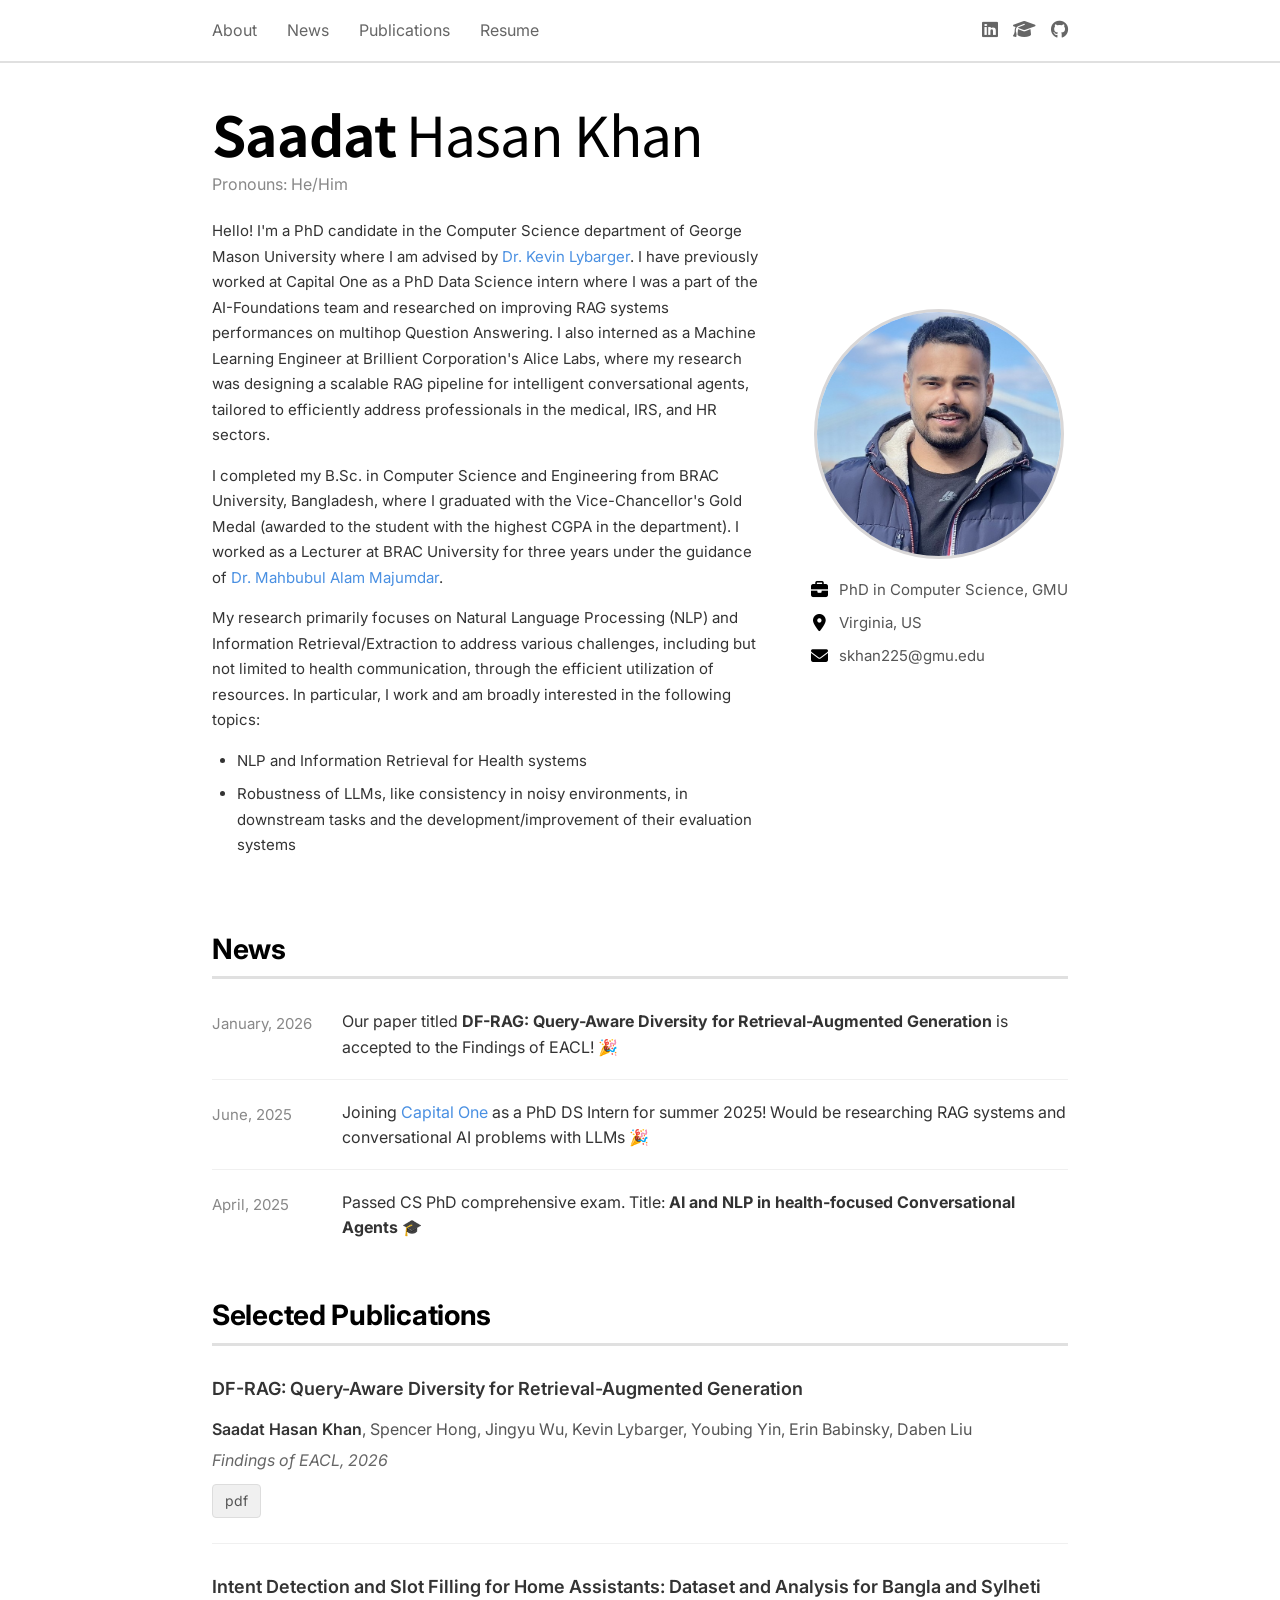
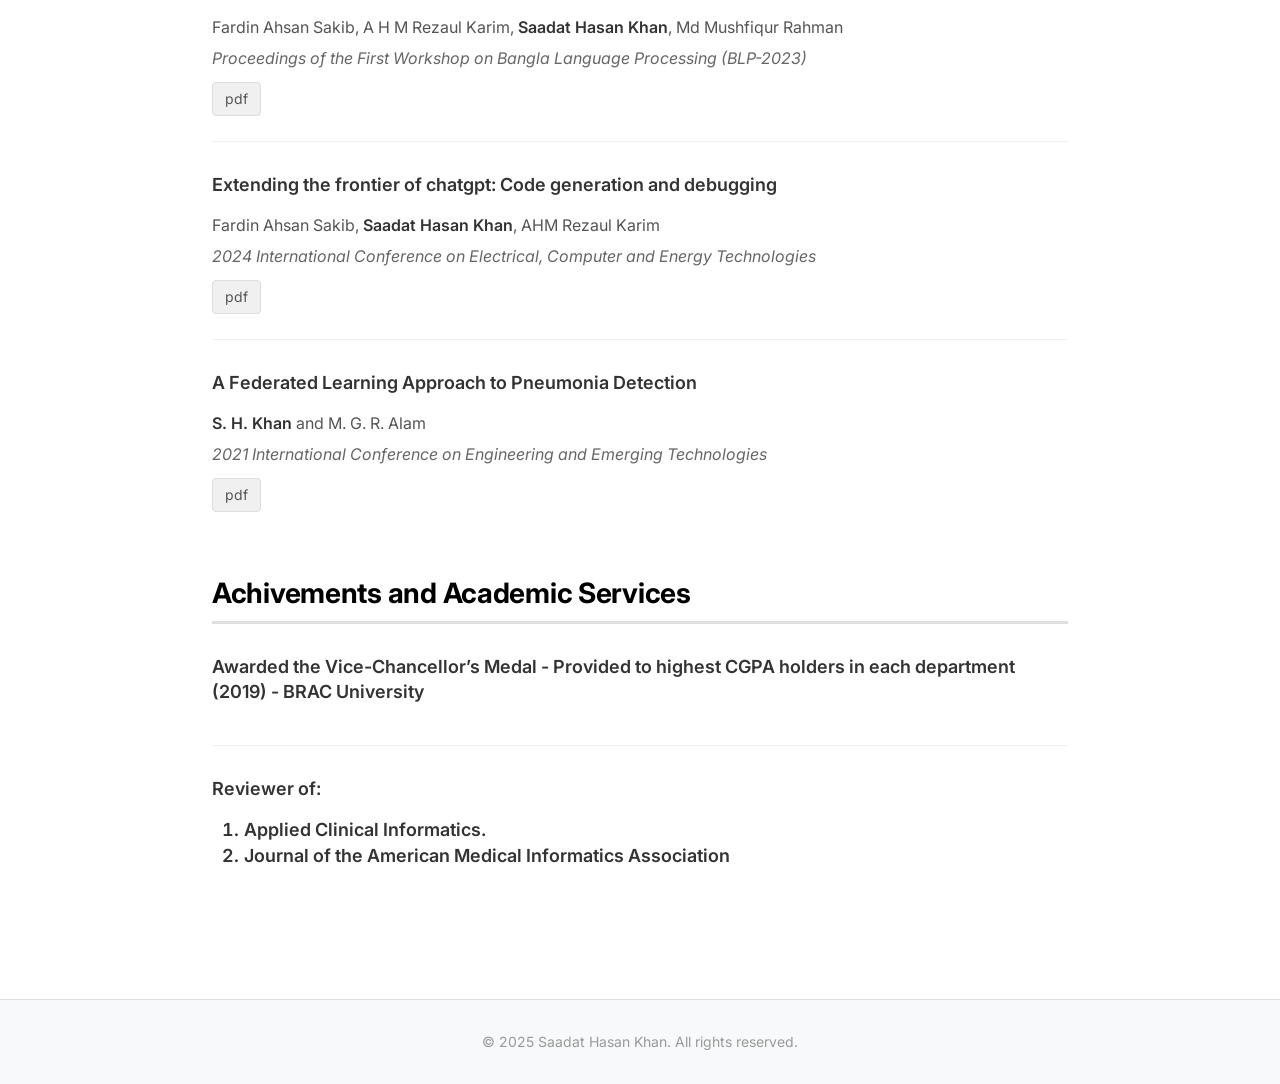
==== index.html @ b0d337db "Rename home.html to index.html for GitHub Pages" ====
<!DOCTYPE html>
<html lang="en">
<head>
    <meta charset="UTF-8">
    <meta name="viewport" content="width=device-width, initial-scale=1">
    <title>Saadat H. Khan</title>
    <link rel="stylesheet" href="https://cdn.jsdelivr.net/npm/bootstrap@5.3.0/dist/css/bootstrap.min.css">
    <link rel="stylesheet" href="homestyle.css">
    <link rel="preconnect" href="https://fonts.googleapis.com">
    <link href="https://fonts.googleapis.com/css2?family=Inter:wght@400;500;600;700;800&display=swap" rel="stylesheet">
    <link href="https://fonts.googleapis.com/css2?family=Noto+Sans+JP:wght@400;500;600;700;800&display=swap" rel="stylesheet">
    <link rel="stylesheet" href="https://cdnjs.cloudflare.com/ajax/libs/font-awesome/6.4.0/css/all.min.css">
</head>
<body>
    <!-- Navigation -->
    <nav class="main-nav">
        <div class="container">
            <div class="nav-content">
                <ul class="nav-links">
                    <li><a href="#about">About</a></li>
                    <li><a href="#news">News</a></li>
                    <li><a href="#publications">Publications</a></li>
                    <li><a href="resume.pdf" target="_blank">Resume</a></li>
                </ul>
                <div class="social-icons">
                    <a href="https://www.linkedin.com/in/saadatkhan97/" target="_blank" title="LinkedIn"><i class="fab fa-linkedin"></i></a>
                    <a href="https://scholar.google.com/citations?user=rJOY1YoAAAAJ&hl=en" title="Google Scholar"><i class="fas fa-graduation-cap"></i></a>
                    <a href="https://github.com/SaadatKhan" target="_blank" title="GitHub"><i class="fab fa-github"></i></a>
                </div>
            </div>
        </div>
    </nav>

    <!-- Main Content -->
    <div class="container main-container">
        <!-- Header Section with Photo -->
        <div class="header-section">
            <div class="header-content">
                <h1 class="name">
                    <span id="typewriter-name">
                        <span class="first-name" id="typewriter-first">Saadat</span>
                        <span class="rest-name" id="typewriter-rest"> Hasan Khan</span>
                    </span>
                </h1>
                <p class="pronouns">Pronouns: He/Him</p>
                
                <div class="intro-text">
                    <p>Hello! I'm a PhD candidate in the Computer Science department of George Mason University where I am advised by <a href="https://www.lybargerlanguagelab.org/" target="_blank" rel="noopener">Dr. Kevin Lybarger</a>. I have previously worked at Capital One as a PhD Data Science intern where I was a part of the AI-Foundations team and researched on improving RAG systems performances on multihop Question Answering. 
                        I also interned as a Machine Learning Engineer at Brillient Corporation's Alice Labs, where my research was designing a scalable RAG pipeline for intelligent conversational agents, tailored to efficiently address professionals in the medical, IRS, and HR sectors.</p> 
                        <p>I completed my B.Sc. in Computer Science and Engineering from BRAC University, Bangladesh, where I graduated with the Vice-Chancellor's Gold Medal (awarded to the student with the highest CGPA in the department). I worked as a Lecturer at BRAC University for three years under the guidance of <a href="https://www.bracu.ac.bd/about/people/mahbubul-alam-majumdar-phd" target="_blank" rel="noopener">Dr. Mahbubul Alam Majumdar</a>.</p>
                     <p>My research primarily focuses on Natural Language Processing (NLP) and Information Retrieval/Extraction to address various challenges, including but not limited to health communication, through the efficient utilization of resources. In particular, I work and am broadly interested in the following topics:</p>  
                    
                    <ul class="research-interests">
                        <li>NLP and Information Retrieval for Health systems</li>
                        <li>Robustness of LLMs, like consistency in noisy environments, in downstream tasks and the development/improvement of their evaluation systems</li>
                    </ul>
                </div>
            </div>
            <div class="header-photo">
                <img src="headshot.jpeg" alt="Saadat Hasan Khan">
                <div class="photo-info">
                    <div class="info-item">
                        <i class="fas fa-briefcase"></i>
                        <span>PhD in Computer Science, GMU</span>
                    </div>
                    <div class="info-item">
                        <i class="fas fa-map-marker-alt"></i>
                        <span>Virginia, US</span>
                    </div>
                    <div class="info-item">
                        <i class="fas fa-envelope"></i>
                        <span>skhan225@gmu.edu</span>
                    </div>
                </div>
            </div>
        </div>

        <!-- News Section -->
        <section id="news" class="content-section">
            <h2>News</h2>
            
            <div class="news-list">

                <div class="news-item-row">
                    <div class="news-date">January, 2026</div>
                    <div class="news-content">
                        Our paper titled <strong>DF-RAG: Query-Aware Diversity for Retrieval-Augmented Generation</strong>  is accepted to the Findings of EACL! 🎉
                    </div>
                </div>
                <div class="news-item-row">
                    <div class="news-date">June, 2025</div>
                    <div class="news-content">
                        Joining <a href="https://www.capitalone.com/">Capital One</a> as a PhD DS Intern for summer 2025! Would be researching RAG systems and conversational AI problems with LLMs 🎉
                    </div>
                </div>
                
                <div class="news-item-row">
                    <div class="news-date">April, 2025</div>
                    <div class="news-content">
                        Passed CS PhD comprehensive exam. Title: <strong>AI and NLP in health-focused Conversational Agents</strong> 🎓
                    </div>
                </div>
            </div>
        </section>

        <!-- Selected Publications -->
        <section id="publications" class="content-section">
            <h2>Selected Publications</h2>

            <div class="publication">
                <div class="pub-title">
                    <p>DF-RAG: Query-Aware Diversity for Retrieval-Augmented Generation</p>
                </div>
                <div class="pub-authors">
                    <strong>Saadat Hasan Khan</strong>, Spencer Hong, Jingyu Wu, Kevin Lybarger, Youbing Yin, Erin Babinsky, Daben Liu
                </div>
                <div class="pub-venue">
                    Findings of EACL, 2026 
                </div>
                
                <div class="pub-links">
                    <a href="https://arxiv.org/pdf/2601.17212" target="_blank" rel="noopener" class="pub-link-btn">pdf</a>
                </div>
            </div>

            
            <div class="publication">
                <div class="pub-title">
                    <p>Intent Detection and Slot Filling for Home Assistants: Dataset and Analysis for Bangla and Sylheti</p>
                </div>
                <div class="pub-authors">
                    Fardin Ahsan Sakib, A H M Rezaul Karim, <strong>Saadat Hasan Khan</strong>, Md Mushfiqur Rahman
                </div>
                <div class="pub-venue">
                    Proceedings of the First Workshop on Bangla Language Processing (BLP-2023)
                </div>
                
                <div class="pub-links">
                    <a href="https://aclanthology.org/2023.banglalp-1.6.pdf" target="_blank" rel="noopener" class="pub-link-btn">pdf</a>
                </div>
            </div>

            <div class="publication">
                <div class="pub-title">
                    <p>Extending the frontier of chatgpt: Code generation and debugging</p>
                </div>
                <div class="pub-authors">
                    Fardin Ahsan Sakib, <strong>Saadat Hasan Khan</strong>, AHM Rezaul Karim
                </div>
                <div class="pub-venue">
                    2024 International Conference on Electrical, Computer and Energy Technologies
                </div>
                
                <div class="pub-links">
                    <a href="https://arxiv.org/pdf/2307.08260" target="_blank" rel="noopener" class="pub-link-btn">pdf</a>
                </div>
            </div>

            <div class="publication">
                <div class="pub-title">
                    <p>A Federated Learning Approach to Pneumonia Detection</p>
                </div>
                <div class="pub-authors">
                    <strong>S. H. Khan</strong> and M. G. R. Alam
                </div>
                <div class="pub-venue">
                    2021 International Conference on Engineering and Emerging Technologies
                </div>
                <div class="pub-links">
                    <a href="https://ieeexplore.ieee.org/abstract/document/9659591" target="_blank" rel="noopener" class="pub-link-btn">pdf</a>
                </div>
            </div>
        </section>


        <section id="publications" class="content-section">
            <h2>Achivements and Academic Services</h2>

            <div class="publication">
                <div class="pub-title">
                    <p>Awarded the Vice-Chancellor’s Medal - Provided to highest CGPA holders in each department (2019) - BRAC University </p>
                                
                </div>
            </div>

            <div class="publication">
                <div class="pub-title">
                    <p>Reviewer of: </p>
                                <ol>
                                    <li>Applied Clinical Informatics.</li>
                                    <li>Journal of the American Medical Informatics Association</li>
                                </ol>
                </div>
            </div>
            
        </section>
    </div>

    <!-- Footer -->
    <footer class="site-footer">
        <div class="container">
            <p>&copy; 2025 Saadat Hasan Khan. All rights reserved.</p>
        </div>
    </footer>

    <script src="https://cdn.jsdelivr.net/npm/bootstrap@5.3.0/dist/js/bootstrap.bundle.min.js"></script>
    <script>
        (function () {
            const firstEl = document.getElementById("typewriter-first");
            const restEl = document.getElementById("typewriter-rest");
            if (!firstEl || !restEl) return;

            const firstText = "Saadat";
            const restText = " Hasan Khan";
            const typeSpeed = 90;
            let index = 0;
            const fullText = firstText + restText;

            firstEl.textContent = "";
            restEl.textContent = "";

            function tick() {
                index += 1;
                const current = fullText.slice(0, index);
                if (current.length <= firstText.length) {
                    firstEl.textContent = current;
                    restEl.textContent = "";
                } else {
                    firstEl.textContent = firstText;
                    restEl.textContent = current.slice(firstText.length);
                }

                if (index < fullText.length) {
                    setTimeout(tick, typeSpeed);
                }
            }

            tick();
        })();
    </script>
</body>
</html>
---- homestyle.css ----
/* Reset and Base Styles */
* {
    margin: 0;
    padding: 0;
    box-sizing: border-box;
}

body {
    font-family: 'Inter', -apple-system, BlinkMacSystemFont, 'Segoe UI', 'Roboto', 'Helvetica Neue', Arial, sans-serif;
    font-size: 17px;
    line-height: 1.7;
    color: #333;
    background-color: #fff;
}

a {
    color: #4A90E2;
    text-decoration: none;
    transition: color 0.2s ease;
}

a:hover {
    color: #2E5C8A;
    text-decoration: underline;
}

/* Navigation */
.main-nav {
    background-color: #fff;
    padding: 15px 0;
    border-bottom: 2px solid #e0e0e0;
    position: sticky;
    top: 0;
    z-index: 100;
}

.nav-content {
    display: flex;
    justify-content: space-between;
    align-items: center;
    flex-wrap: nowrap;
}

.nav-links {
    list-style: none;
    display: flex;
    gap: 30px;
    margin: 0;
    padding: 0;
    flex-wrap: nowrap;
}

.nav-links a {
    color: #666;
    font-size: 16px;
    font-weight: 400;
    transition: color 0.2s ease;
    white-space: nowrap;
}

.nav-links a:hover {
    color: #4A90E2;
    text-decoration: none;
}

.social-icons {
    display: flex;
    gap: 15px;
    align-items: center;
    flex-wrap: nowrap;
}

.social-icons a {
    color: #666;
    font-size: 18px;
    transition: color 0.2s ease;
}

.social-icons a:hover {
    color: #4A90E2;
    text-decoration: none;
}

/* Container */
.container {
    width: 70%;
    max-width: 1400px;
    margin: 0 auto;
    padding: 0 20px;
}

.main-container {
    padding: 40px 20px;
}

/* Header Section */
.header-section {
    display: flex;
    gap: 40px;
    margin-bottom: 60px;
    align-items: center;
}

.header-content {
    flex: 1;
}

.header-photo {
    flex-shrink: 0;
    display: flex;
    flex-direction: column;
    align-items: center;
}

.header-photo img {
    width: 250px;
    height: 250px;
    border-radius: 50%;
    object-fit: cover;
    border: 3px solid #d9d7d7;
}

.photo-info {
    margin-top: 20px;
    display: flex;
    flex-direction: column;
    gap: 12px;
}

.info-item {
    display: flex;
    align-items: center;
    gap: 10px;
    font-size: 15px;
    color: #555;
}

.info-item i {
    color: #4A90E2;
    font-size: 17px;
    width: 19px;
    text-align: center;
}

.info-item .fa-briefcase,
.info-item .fa-map-marker-alt,
.info-item .fa-envelope {
    color: #000;
}

.info-item span {
    line-height: 1.4;
}

.name {
    font-family: "Noto Sans JP", "Inter", -apple-system, BlinkMacSystemFont, "Segoe UI", "Roboto", "Helvetica Neue", Arial, sans-serif;
    font-size: 55px;
    font-weight: 500;
    margin-bottom: 8px;
    color: #000;
    letter-spacing: -0.02em;
    line-height: 1.1;
}

.name .first-name {
    font-weight: 700;
}

.name .rest-name {
    font-weight: 400;
}

.pronouns {
    font-size: 16px;
    color: #888;
    margin-bottom: 20px;
    font-style: normal;
    font-weight: 400;
}

.subtitle {
    font-size: 18px;
    color: #666;
    margin-bottom: 25px;
}

.intro-text {
    font-size: 15px;
    line-height: 1.7;
}

.intro-text p {
    margin-bottom: 15px;
}

.research-interests {
    list-style-type: disc;
    padding-left: 25px;
    margin: 15px 0;
}

.research-interests li {
    margin-bottom: 8px;
    color: #333;
}

/* Content Sections */
.content-section {
    margin-bottom: 40px;
}

.content-section:last-of-type {
    margin-bottom: 20px;
}

.content-section h2 {
    font-size: 28px;
    font-weight: 700;
    margin-bottom: 30px;
    color: #000;
    border-bottom: 3px solid #e0e0e0;
    padding-bottom: 10px;
    letter-spacing: -0.01em;
}

/* News Section */
.news-list {
    display: flex;
    flex-direction: column;
    gap: 20px;
}

.news-item-row {
    display: flex;
    gap: 20px;
    padding-bottom: 18px;
    border-bottom: 1px solid #f0f0f0;
}

.news-item-row:last-child {
    border-bottom: none;
}

.news-date {
    font-size: 15px;
    color: #888;
    font-weight: 400;
    min-width: 110px;
    flex-shrink: 0;
    padding-top: 2px;
}

.news-content {
    flex: 1;
    font-size: 16px;
    line-height: 1.6;
}

/* Publications */
.publication {
    margin-bottom: 30px;
    padding-bottom: 25px;
    border-bottom: 1px solid #f0f0f0;
}

.publication:last-child {
    border-bottom: none;
}

.pub-title {
    font-size: 18px;
    font-weight: 600;
    margin-bottom: 8px;
    line-height: 1.4;
}

.pub-title a {
    color: #4A90E2;
}

.pub-authors {
    font-size: 16px;
    margin-bottom: 6px;
    color: #555;
    line-height: 1.5;
}

.pub-authors strong {
    font-weight: 600;
    color: #333;
}

.pub-venue {
    font-size: 16px;
    font-style: italic;
    color: #666;
    margin-bottom: 6px;
}

.pub-note {
    font-size: 15px;
    color: #777;
    margin-bottom: 10px;
}

.pub-links {
    display: flex;
    gap: 8px;
    flex-wrap: wrap;
    margin-top: 10px;
}

.pub-link-btn {
    display: inline-block;
    padding: 4px 12px;
    background-color: #f0f0f0;
    color: #555;
    font-size: 14px;
    border-radius: 4px;
    border: 1px solid #ddd;
    transition: all 0.2s ease;
}

.pub-link-btn:hover {
    background-color: #4A90E2;
    color: #fff;
    border-color: #4A90E2;
    text-decoration: none;
}

/* Timeline Items (Employment & Education) */
.timeline-item {
    display: flex;
    justify-content: space-between;
    gap: 20px;
    margin-bottom: 25px;
    padding-bottom: 20px;
    border-bottom: 1px solid #f0f0f0;
}

.timeline-item:last-child {
    border-bottom: none;
}

.timeline-content {
    flex: 1;
}

.timeline-title {
    font-size: 17px;
    font-weight: 400;
    margin-bottom: 4px;
    color: #333;
}

.timeline-company {
    font-size: 17px;
    margin-bottom: 6px;
}

.timeline-company strong {
    font-weight: 600;
    color: #333;
}

.timeline-desc {
    font-size: 16px;
    color: #666;
    margin-top: 6px;
}

.timeline-date {
    font-size: 15px;
    color: #888;
    min-width: 140px;
    text-align: right;
    flex-shrink: 0;
    padding-top: 2px;
}

/* Projects */
.project {
    margin-bottom: 35px;
    padding-bottom: 30px;
    border-bottom: 1px solid #f0f0f0;
}

.project:last-child {
    border-bottom: none;
}

.project-header {
    display: flex;
    gap: 20px;
    align-items: flex-start;
}

.project-icon {
    width: 80px;
    height: 80px;
    object-fit: contain;
    flex-shrink: 0;
    border-radius: 8px;
}

.project-info {
    flex: 1;
}

.project-info h3 {
    font-size: 20px;
    font-weight: 600;
    margin-bottom: 12px;
}

.project-info h3 a {
    color: #4A90E2;
}

.project-info p {
    font-size: 16px;
    line-height: 1.6;
    color: #555;
}

/* Footer */
.site-footer {
    background-color: #f8f9fa;
    padding: 30px 0;
    margin-top: 20px;
    border-top: 1px solid #e0e0e0;
    text-align: center;
}

.site-footer p {
    margin: 0;
    font-size: 14px;
    color: #999;
}

/* Responsive Design */
@media (max-width: 600px) {
    .nav-content {
        flex-direction: column;
        gap: 15px;
    }

    .nav-links {
        flex-wrap: wrap;
        justify-content: center;
        gap: 15px;
    }

    .social-icons {
        justify-content: center;
    }
}

@media (max-width: 768px) {
    .container {
        width: 100%;
    }

    .header-section {
        flex-direction: column-reverse;
        align-items: center;
        text-align: center;
    }

    .header-photo {
        margin-bottom: 20px;
        display: flex;
        flex-direction: column;
        align-items: center;
    }

    .header-photo img {
        width: 180px;
        height: 180px;
    }

    .photo-info {
        margin-top: 15px;
        align-items: center;
    }

    .name {
        font-size: 36px;
    }

    .intro-text {
        text-align: left;
    }

    .news-item-row {
        flex-direction: column;
        gap: 8px;
    }

    .news-date {
        min-width: auto;
        padding-top: 0;
    }

    .timeline-item {
        flex-direction: column;
        gap: 8px;
    }

    .timeline-date {
        text-align: left;
        min-width: auto;
        padding-top: 0;
    }

    .project-header {
        flex-direction: column;
        align-items: center;
    }

    .project-icon {
        width: 100px;
        height: 100px;
    }

    .social-icons {
        justify-content: center;
    }

    .content-section h2 {
        font-size: 24px;
    }
}

@media (max-width: 480px) {
    body {
        font-size: 16px;
    }

    .name {
        font-size: 32px;
    }

    .main-container {
        padding: 30px 15px;
    }

    .header-photo img {
        width: 150px;
        height: 150px;
    }

    .info-item {
        font-size: 14px;
    }

    .content-section h2 {
        font-size: 22px;
    }
}

/* Print Styles */
@media print {
    .social-bar,
    .main-nav,
    .site-footer {
        display: none;
    }

    body {
        font-size: 12pt;
    }

    .header-section {
        page-break-inside: avoid;
    }

    .publication,
    .project,
    .timeline-item {
        page-break-inside: avoid;
    }

    a {
        color: #000;
        text-decoration: underline;
    }
}
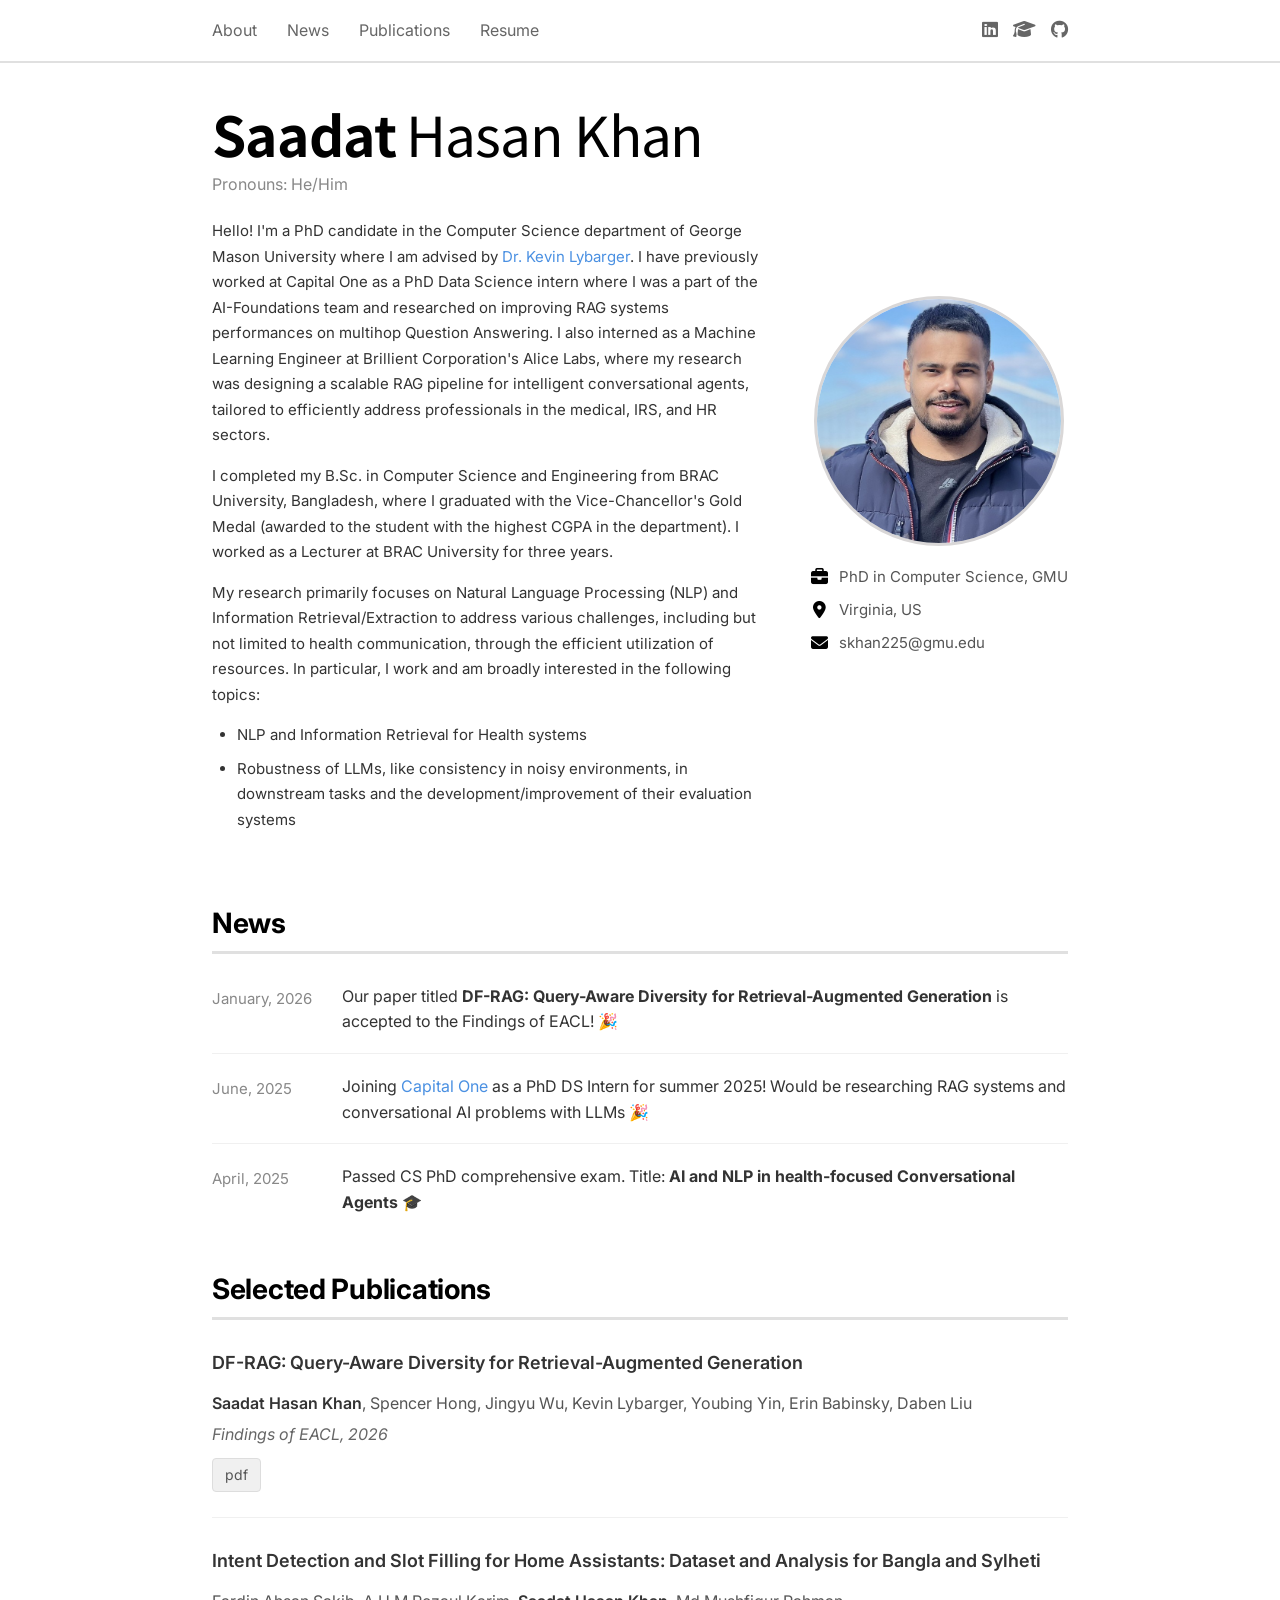
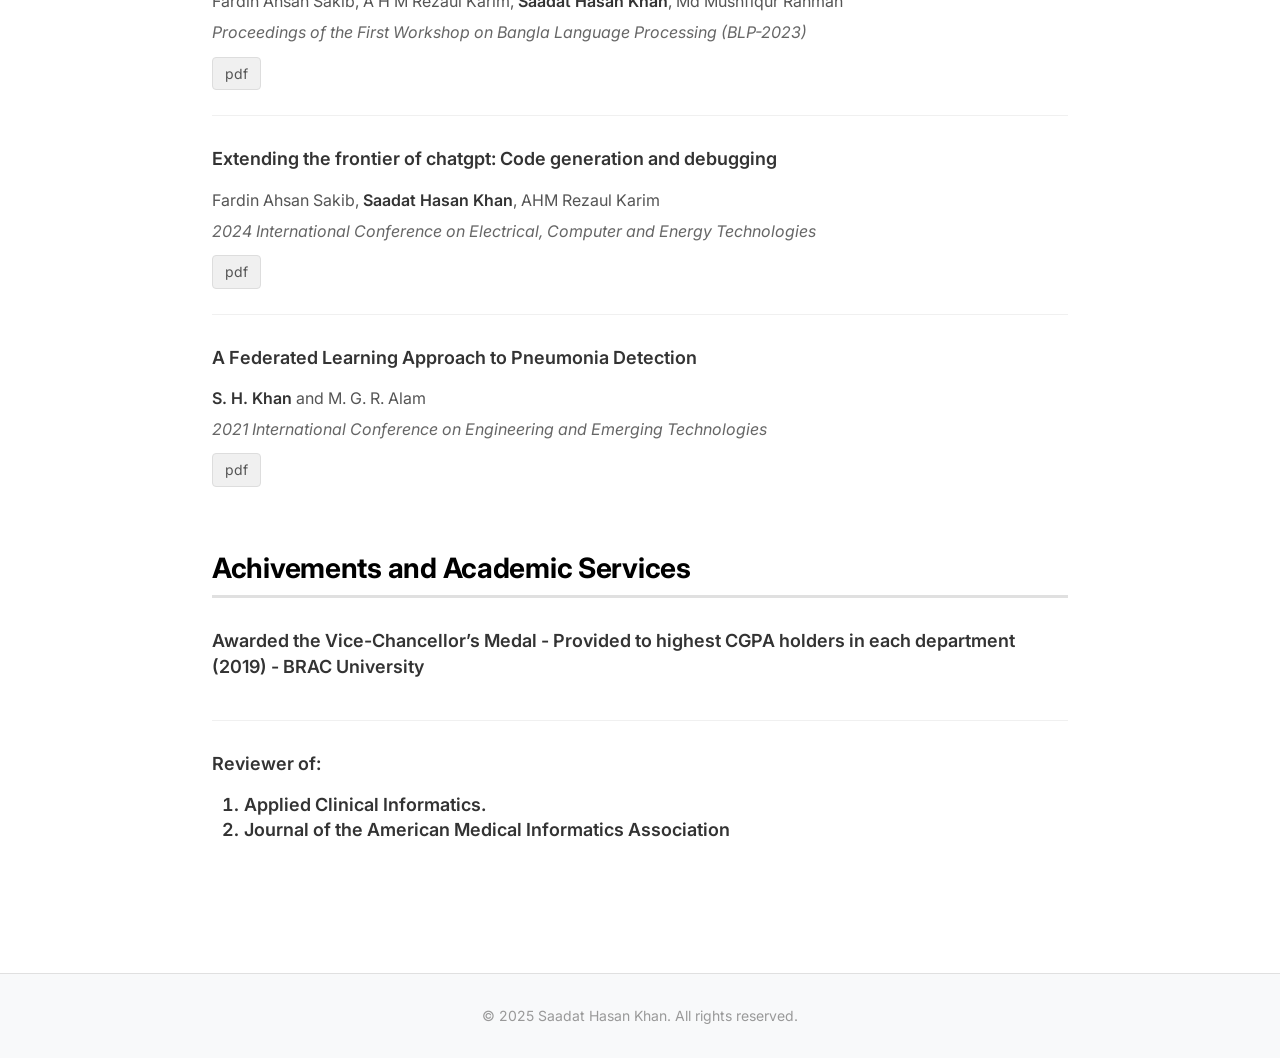
==== commit 1352c670: "'update2'" ====
--- a/index.html
+++ b/index.html
@@ -47,7 +47,7 @@
                 <div class="intro-text">
                     <p>Hello! I'm a PhD candidate in the Computer Science department of George Mason University where I am advised by <a href="https://www.lybargerlanguagelab.org/" target="_blank" rel="noopener">Dr. Kevin Lybarger</a>. I have previously worked at Capital One as a PhD Data Science intern where I was a part of the AI-Foundations team and researched on improving RAG systems performances on multihop Question Answering. 
                         I also interned as a Machine Learning Engineer at Brillient Corporation's Alice Labs, where my research was designing a scalable RAG pipeline for intelligent conversational agents, tailored to efficiently address professionals in the medical, IRS, and HR sectors.</p> 
-                        <p>I completed my B.Sc. in Computer Science and Engineering from BRAC University, Bangladesh, where I graduated with the Vice-Chancellor's Gold Medal (awarded to the student with the highest CGPA in the department). I worked as a Lecturer at BRAC University for three years under the guidance of <a href="https://www.bracu.ac.bd/about/people/mahbubul-alam-majumdar-phd" target="_blank" rel="noopener">Dr. Mahbubul Alam Majumdar</a>.</p>
+                        <p>I completed my B.Sc. in Computer Science and Engineering from BRAC University, Bangladesh, where I graduated with the Vice-Chancellor's Gold Medal (awarded to the student with the highest CGPA in the department). I worked as a Lecturer at BRAC University for three years.</p>
                      <p>My research primarily focuses on Natural Language Processing (NLP) and Information Retrieval/Extraction to address various challenges, including but not limited to health communication, through the efficient utilization of resources. In particular, I work and am broadly interested in the following topics:</p>  
                     
                     <ul class="research-interests">
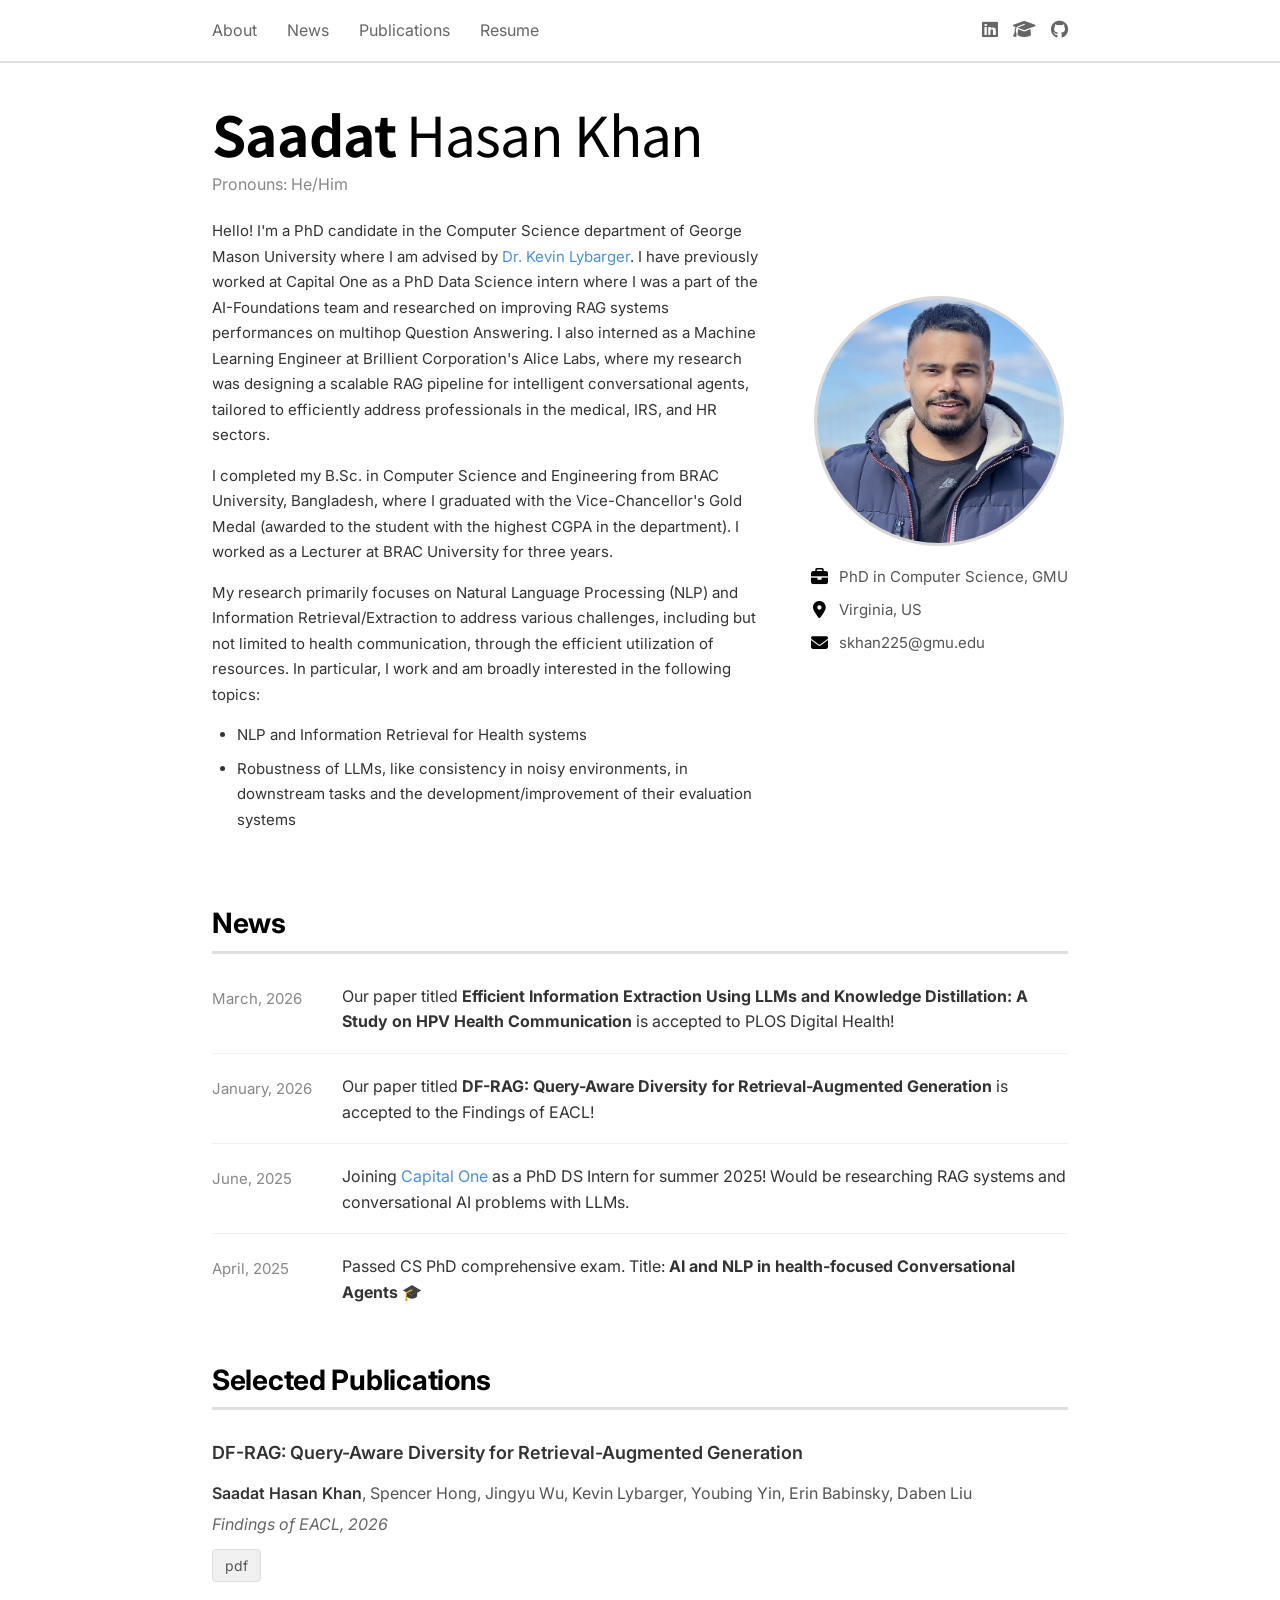
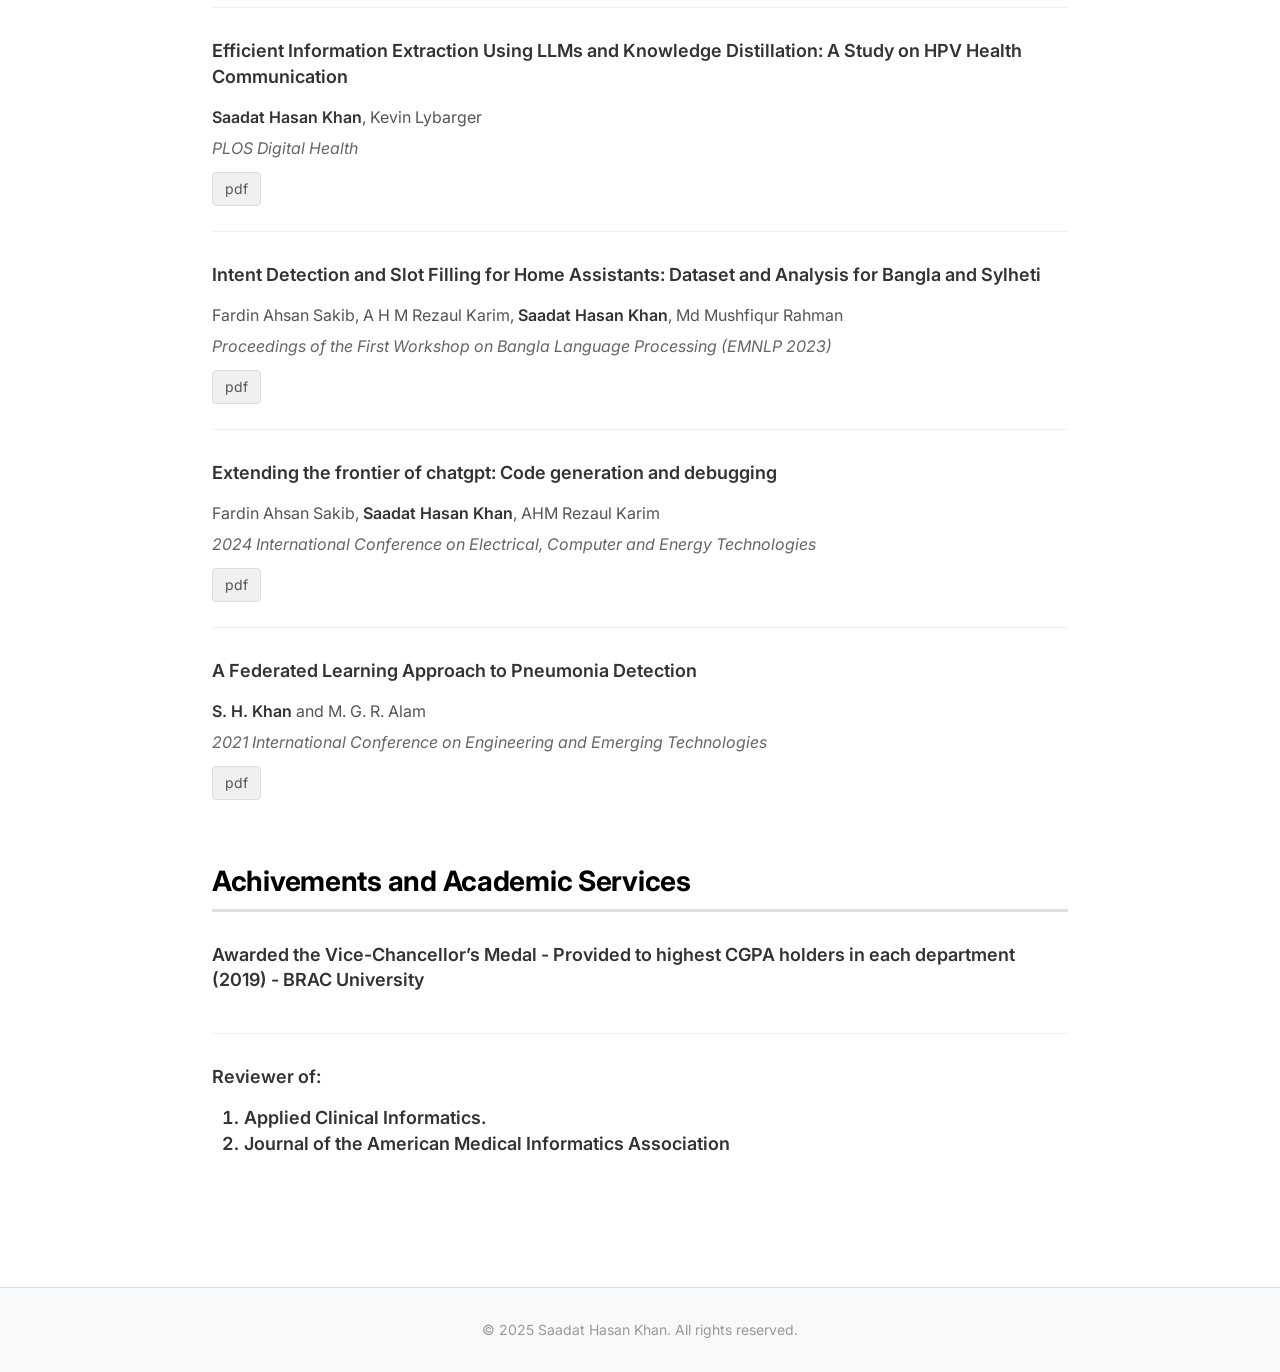
==== commit 86b02340: "Updated content" ====
--- a/index.html
+++ b/index.html
@@ -82,15 +82,22 @@
             <div class="news-list">
 
                 <div class="news-item-row">
+                    <div class="news-date">March, 2026</div>
+                    <div class="news-content">
+                        Our paper titled <strong>Efficient Information Extraction Using LLMs and Knowledge Distillation: A Study on HPV Health Communication</strong> is accepted to PLOS Digital Health!
+                    </div>
+                </div>
+
+                <div class="news-item-row">
                     <div class="news-date">January, 2026</div>
                     <div class="news-content">
-                        Our paper titled <strong>DF-RAG: Query-Aware Diversity for Retrieval-Augmented Generation</strong>  is accepted to the Findings of EACL! 🎉
+                        Our paper titled <strong>DF-RAG: Query-Aware Diversity for Retrieval-Augmented Generation</strong>  is accepted to the Findings of EACL! 
                     </div>
                 </div>
                 <div class="news-item-row">
                     <div class="news-date">June, 2025</div>
                     <div class="news-content">
-                        Joining <a href="https://www.capitalone.com/">Capital One</a> as a PhD DS Intern for summer 2025! Would be researching RAG systems and conversational AI problems with LLMs 🎉
+                        Joining <a href="https://www.capitalone.com/">Capital One</a> as a PhD DS Intern for summer 2025! Would be researching RAG systems and conversational AI problems with LLMs.
                     </div>
                 </div>
                 
@@ -122,6 +129,21 @@
                     <a href="https://arxiv.org/pdf/2601.17212" target="_blank" rel="noopener" class="pub-link-btn">pdf</a>
                 </div>
             </div>
+            <div class="publication">
+                <div class="pub-title">
+                    <p>Efficient Information Extraction Using LLMs and Knowledge Distillation: A Study on HPV Health Communication</p>
+                </div>
+                <div class="pub-authors">
+                    <strong>Saadat Hasan Khan</strong>, Kevin Lybarger
+                </div>
+                <div class="pub-venue">
+                    PLOS Digital Health 
+                </div>
+                
+                <div class="pub-links">
+                    <a href="https://journals.plos.org/digitalhealth/article?id=10.1371/journal.pdig.0001275" target="_blank" rel="noopener" class="pub-link-btn">pdf</a>
+                </div>
+            </div>
 
             
             <div class="publication">
@@ -132,7 +154,7 @@
                     Fardin Ahsan Sakib, A H M Rezaul Karim, <strong>Saadat Hasan Khan</strong>, Md Mushfiqur Rahman
                 </div>
                 <div class="pub-venue">
-                    Proceedings of the First Workshop on Bangla Language Processing (BLP-2023)
+                    Proceedings of the First Workshop on Bangla Language Processing (EMNLP 2023)
                 </div>
                 
                 <div class="pub-links">
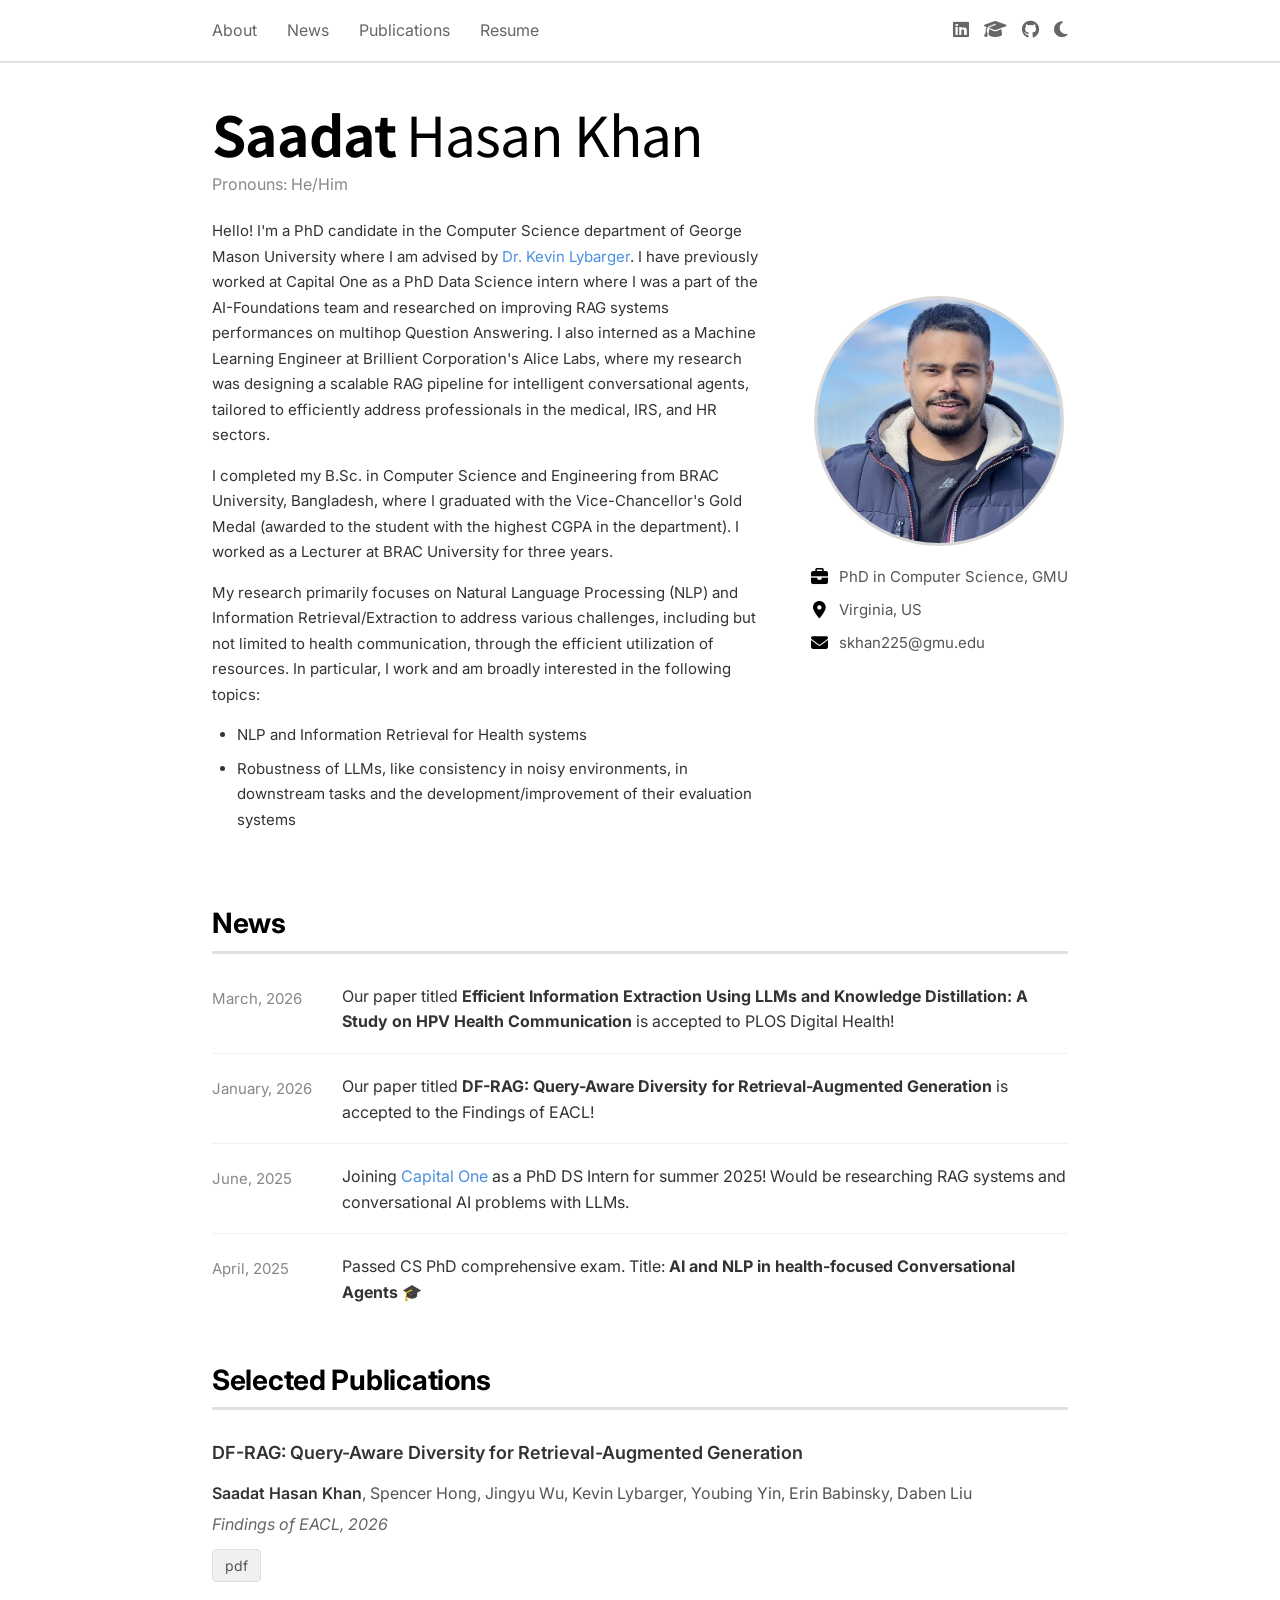
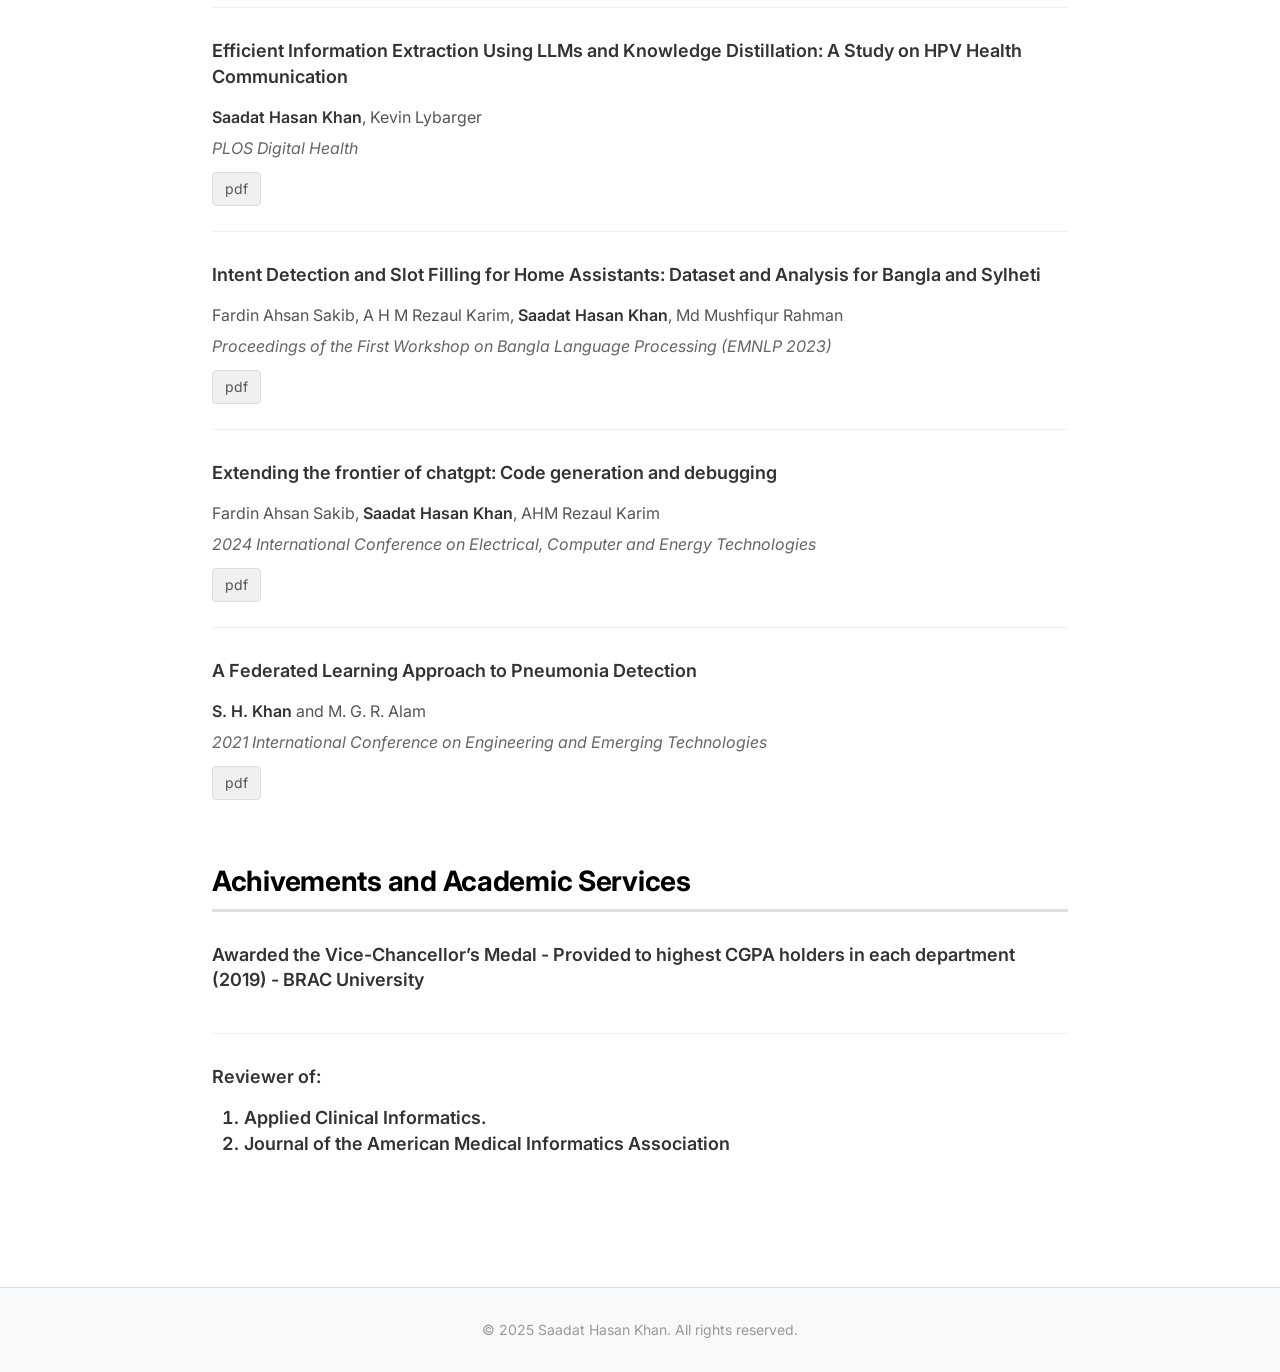
==== commit a1f91340: "Darkmode" ====
--- a/index.html
+++ b/index.html
@@ -26,6 +26,9 @@
                     <a href="https://www.linkedin.com/in/saadatkhan97/" target="_blank" title="LinkedIn"><i class="fab fa-linkedin"></i></a>
                     <a href="https://scholar.google.com/citations?user=rJOY1YoAAAAJ&hl=en" title="Google Scholar"><i class="fas fa-graduation-cap"></i></a>
                     <a href="https://github.com/SaadatKhan" target="_blank" title="GitHub"><i class="fab fa-github"></i></a>
+                    <button id="dark-mode-toggle" title="Toggle dark mode" aria-label="Toggle dark mode">
+                        <i class="fas fa-moon"></i>
+                    </button>
                 </div>
             </div>
         </div>
@@ -87,7 +90,7 @@
                         Our paper titled <strong>Efficient Information Extraction Using LLMs and Knowledge Distillation: A Study on HPV Health Communication</strong> is accepted to PLOS Digital Health!
                     </div>
                 </div>
-
+                
                 <div class="news-item-row">
                     <div class="news-date">January, 2026</div>
                     <div class="news-content">
@@ -226,6 +229,23 @@
     </footer>
 
     <script src="https://cdn.jsdelivr.net/npm/bootstrap@5.3.0/dist/js/bootstrap.bundle.min.js"></script>
+    <script>
+        (function () {
+            const btn = document.getElementById('dark-mode-toggle');
+            const icon = btn.querySelector('i');
+            const saved = localStorage.getItem('darkMode');
+            if (saved === 'true') {
+                document.body.classList.add('dark-mode');
+                icon.classList.replace('fa-moon', 'fa-sun');
+            }
+            btn.addEventListener('click', function () {
+                const isDark = document.body.classList.toggle('dark-mode');
+                icon.classList.toggle('fa-moon', !isDark);
+                icon.classList.toggle('fa-sun', isDark);
+                localStorage.setItem('darkMode', isDark);
+            });
+        })();
+    </script>
     <script>
         (function () {
             const firstEl = document.getElementById("typewriter-first");
--- a/homestyle.css
+++ b/homestyle.css
@@ -559,6 +559,137 @@
     }
 }
 
+/* Dark Mode Toggle Button */
+#dark-mode-toggle {
+    background: none;
+    border: none;
+    cursor: pointer;
+    color: #666;
+    font-size: 18px;
+    padding: 0;
+    line-height: 1;
+    display: flex;
+    align-items: center;
+    transition: color 0.2s ease;
+}
+
+#dark-mode-toggle:hover {
+    color: #4A90E2;
+}
+
+/* Dark Mode */
+body.dark-mode {
+    color: #e0e0e0;
+    background-color: #121212;
+}
+
+body.dark-mode a {
+    color: #7ab3f0;
+}
+
+body.dark-mode a:hover {
+    color: #a8ccf5;
+}
+
+body.dark-mode .main-nav {
+    background-color: #1a1a1a;
+    border-bottom-color: #333;
+}
+
+body.dark-mode .nav-links a {
+    color: #aaa;
+}
+
+body.dark-mode .nav-links a:hover {
+    color: #7ab3f0;
+}
+
+body.dark-mode .social-icons a,
+body.dark-mode #dark-mode-toggle {
+    color: #aaa;
+}
+
+body.dark-mode .social-icons a:hover,
+body.dark-mode #dark-mode-toggle:hover {
+    color: #7ab3f0;
+}
+
+body.dark-mode .name {
+    color: #f0f0f0;
+}
+
+body.dark-mode .pronouns {
+    color: #888;
+}
+
+body.dark-mode .info-item {
+    color: #bbb;
+}
+
+body.dark-mode .info-item .fa-briefcase,
+body.dark-mode .info-item .fa-map-marker-alt,
+body.dark-mode .info-item .fa-envelope {
+    color: #ccc;
+}
+
+body.dark-mode .header-photo img {
+    border-color: #444;
+}
+
+body.dark-mode .content-section h2 {
+    color: #f0f0f0;
+    border-bottom-color: #444;
+}
+
+body.dark-mode .news-item-row {
+    border-bottom-color: #2a2a2a;
+}
+
+body.dark-mode .news-date {
+    color: #888;
+}
+
+body.dark-mode .research-interests li {
+    color: #ccc;
+}
+
+body.dark-mode .publication {
+    border-bottom-color: #2a2a2a;
+}
+
+body.dark-mode .pub-authors {
+    color: #aaa;
+}
+
+body.dark-mode .pub-authors strong {
+    color: #ddd;
+}
+
+body.dark-mode .pub-venue {
+    color: #999;
+}
+
+body.dark-mode .pub-link-btn {
+    background-color: #2a2a2a;
+    color: #bbb;
+    border-color: #444;
+}
+
+body.dark-mode .pub-link-btn:hover {
+    background-color: #4A90E2;
+    color: #fff;
+    border-color: #4A90E2;
+}
+
+body.dark-mode .site-footer {
+    background-color: #1a1a1a;
+    border-top-color: #333;
+}
+
+body.dark-mode .site-footer p {
+    color: #666;
+}
+
 /* Print Styles */
 @media print {
     .social-bar,
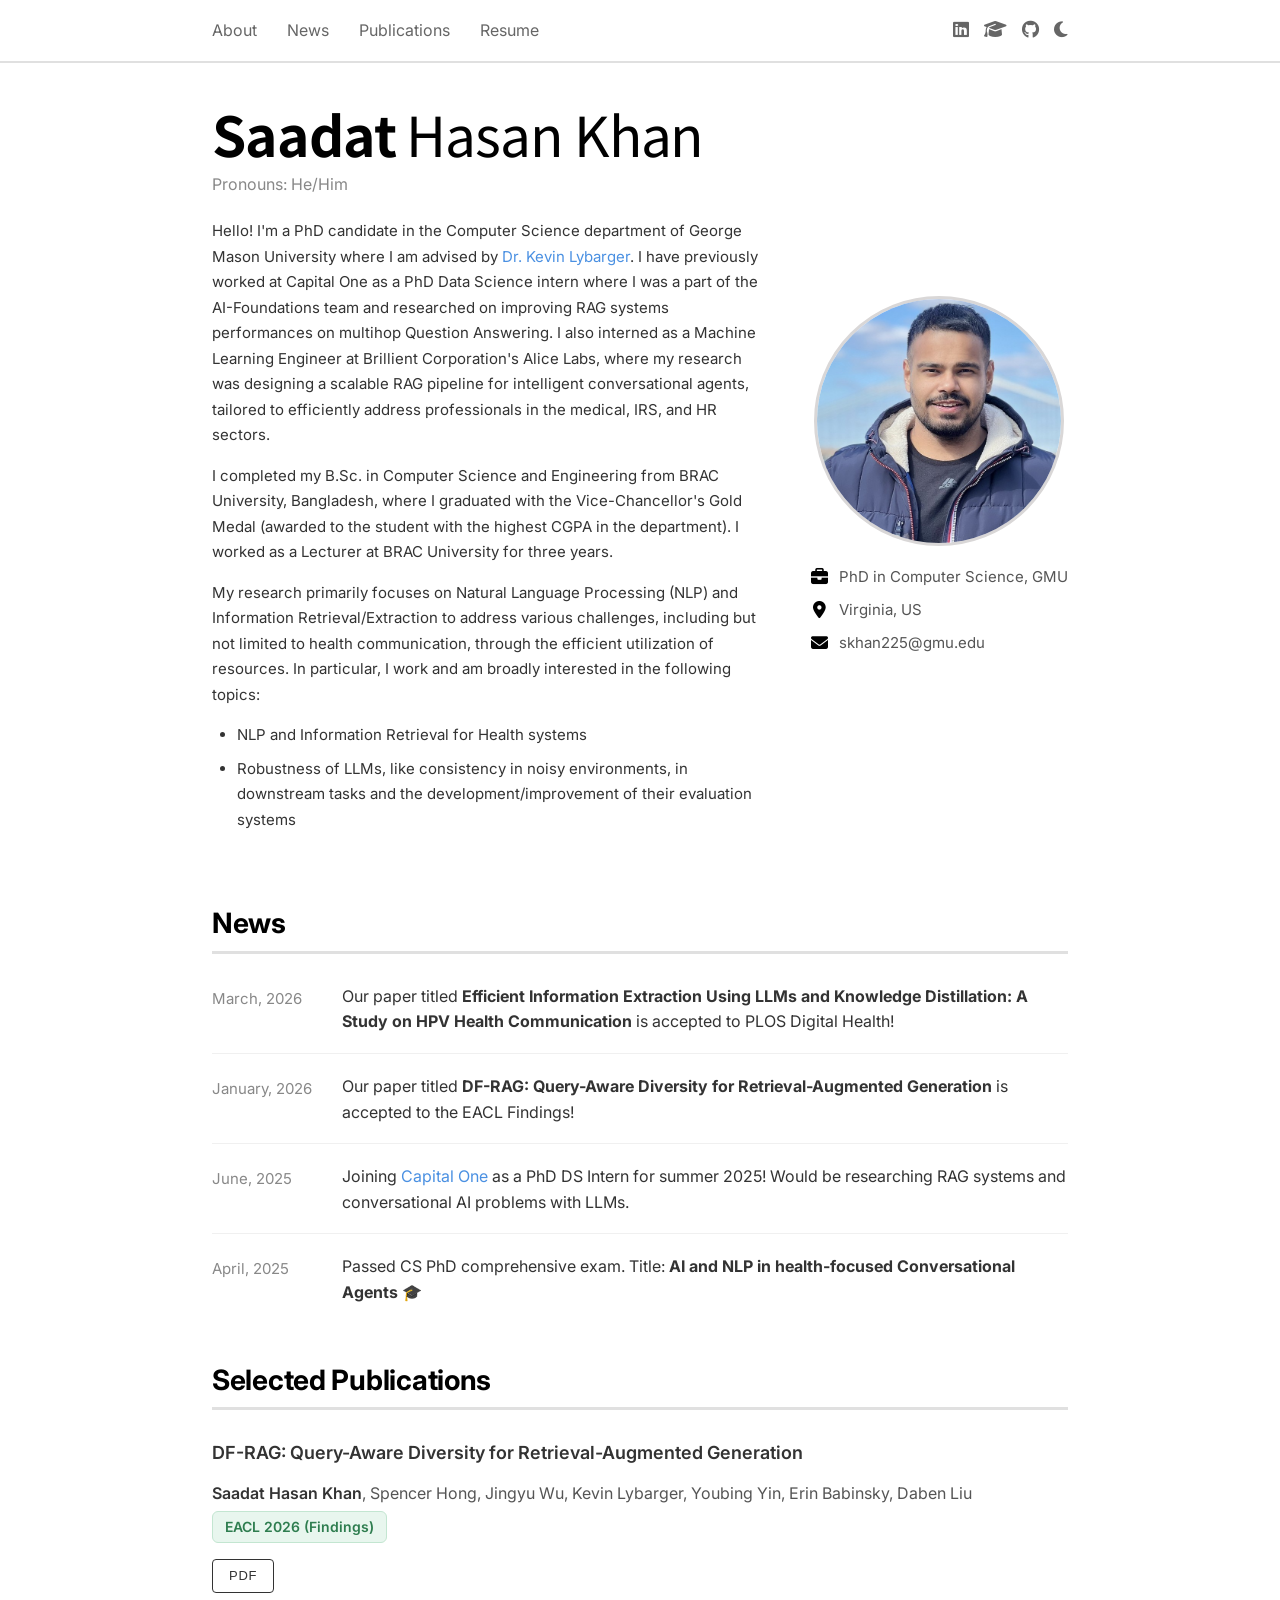
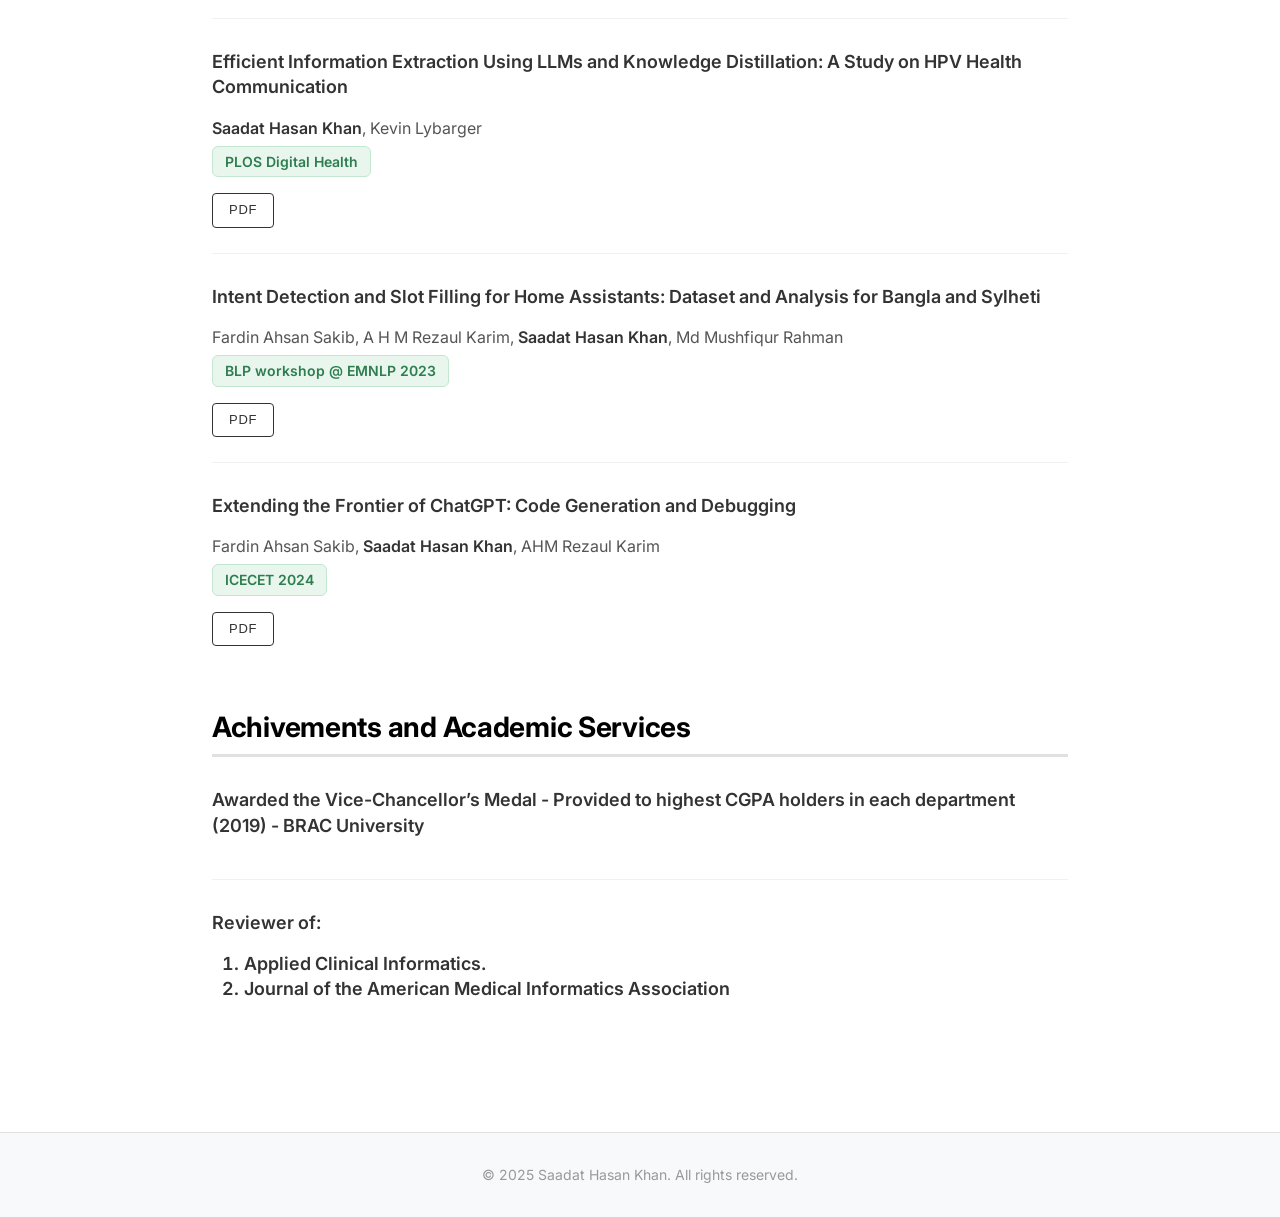
==== commit 5cedf580: "bunch a changes" ====
--- a/index.html
+++ b/index.html
@@ -94,7 +94,7 @@
                 <div class="news-item-row">
                     <div class="news-date">January, 2026</div>
                     <div class="news-content">
-                        Our paper titled <strong>DF-RAG: Query-Aware Diversity for Retrieval-Augmented Generation</strong>  is accepted to the Findings of EACL! 
+                        Our paper titled <strong>DF-RAG: Query-Aware Diversity for Retrieval-Augmented Generation</strong>  is accepted to the EACL Findings! 
                     </div>
                 </div>
                 <div class="news-item-row">
@@ -125,11 +125,11 @@
                     <strong>Saadat Hasan Khan</strong>, Spencer Hong, Jingyu Wu, Kevin Lybarger, Youbing Yin, Erin Babinsky, Daben Liu
                 </div>
                 <div class="pub-venue">
-                    Findings of EACL, 2026 
-                </div>
-                
-                <div class="pub-links">
-                    <a href="https://arxiv.org/pdf/2601.17212" target="_blank" rel="noopener" class="pub-link-btn">pdf</a>
+                    EACL 2026 (Findings)
+                </div>
+                
+                <div class="pub-links">
+                    <a href="https://aclanthology.org/2026.findings-eacl.150.pdf" target="_blank" rel="noopener" class="pub-link-btn">pdf</a>
                 </div>
             </div>
             <div class="publication">
@@ -157,7 +157,7 @@
                     Fardin Ahsan Sakib, A H M Rezaul Karim, <strong>Saadat Hasan Khan</strong>, Md Mushfiqur Rahman
                 </div>
                 <div class="pub-venue">
-                    Proceedings of the First Workshop on Bangla Language Processing (EMNLP 2023)
+                  BLP workshop @ EMNLP 2023
                 </div>
                 
                 <div class="pub-links">
@@ -167,13 +167,14 @@
 
             <div class="publication">
                 <div class="pub-title">
-                    <p>Extending the frontier of chatgpt: Code generation and debugging</p>
+                    <p>Extending the Frontier of ChatGPT: Code Generation and Debugging</p>
+                    
                 </div>
                 <div class="pub-authors">
                     Fardin Ahsan Sakib, <strong>Saadat Hasan Khan</strong>, AHM Rezaul Karim
                 </div>
                 <div class="pub-venue">
-                    2024 International Conference on Electrical, Computer and Energy Technologies
+                     ICECET 2024
                 </div>
                 
                 <div class="pub-links">
@@ -181,20 +182,7 @@
                 </div>
             </div>
 
-            <div class="publication">
-                <div class="pub-title">
-                    <p>A Federated Learning Approach to Pneumonia Detection</p>
-                </div>
-                <div class="pub-authors">
-                    <strong>S. H. Khan</strong> and M. G. R. Alam
-                </div>
-                <div class="pub-venue">
-                    2021 International Conference on Engineering and Emerging Technologies
-                </div>
-                <div class="pub-links">
-                    <a href="https://ieeexplore.ieee.org/abstract/document/9659591" target="_blank" rel="noopener" class="pub-link-btn">pdf</a>
-                </div>
-            </div>
+            
         </section>
 
 
--- a/homestyle.css
+++ b/homestyle.css
@@ -291,9 +291,15 @@
 }
 
 .pub-venue {
-    font-size: 16px;
-    font-style: italic;
-    color: #666;
+    display: inline-block;
+    font-size: 14px;
+    font-weight: 600;
+    font-style: normal;
+    color: #2e7d4f;
+    background-color: #e8f6ee;
+    border: 1px solid #c3e6d1;
+    padding: 3px 12px;
+    border-radius: 6px;
     margin-bottom: 6px;
 }
 
@@ -312,19 +318,23 @@
 
 .pub-link-btn {
     display: inline-block;
-    padding: 4px 12px;
-    background-color: #f0f0f0;
-    color: #555;
-    font-size: 14px;
+    padding: 5px 16px;
+    background-color: #fff;
+    color: #333;
+    font-family: 'Helvetica Neue', Helvetica, Arial, sans-serif;
+    font-size: 13px;
+    font-weight: 400;
+    text-transform: uppercase;
+    letter-spacing: 0.06em;
     border-radius: 4px;
-    border: 1px solid #ddd;
+    border: 1px solid #333;
     transition: all 0.2s ease;
 }
 
 .pub-link-btn:hover {
-    background-color: #4A90E2;
+    background-color: #333;
     color: #fff;
-    border-color: #4A90E2;
+    border-color: #333;
     text-decoration: none;
 }
 
@@ -666,19 +676,21 @@
 }
 
 body.dark-mode .pub-venue {
-    color: #999;
+    color: #8fd6ab;
+    background-color: #16291f;
+    border-color: #2f5a41;
 }
 
 body.dark-mode .pub-link-btn {
-    background-color: #2a2a2a;
-    color: #bbb;
-    border-color: #444;
+    background-color: transparent;
+    color: #ddd;
+    border-color: #ddd;
 }
 
 body.dark-mode .pub-link-btn:hover {
-    background-color: #4A90E2;
-    color: #fff;
-    border-color: #4A90E2;
+    background-color: #ddd;
+    color: #121212;
+    border-color: #ddd;
 }
 
 body.dark-mode .site-footer {
